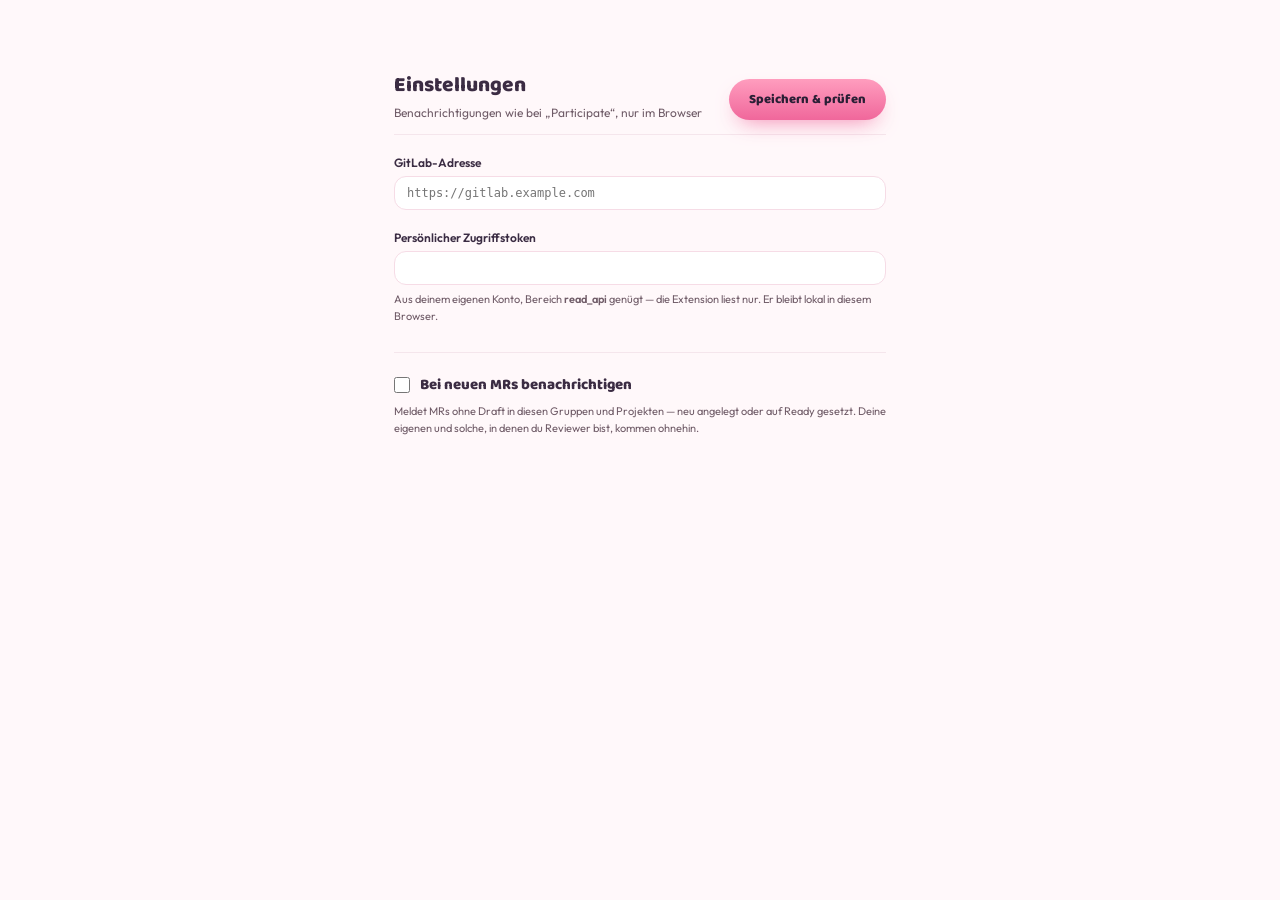
==== options.html @ b431cba6 "GitLab Real Notify 0.2.0 Browser-Extension (Chrome, Firefox) mit Benachrichtigungen wie bei GitLabs " ====
<!DOCTYPE html>
<html lang="de">
<head>
<meta charset="utf-8" />
<meta name="viewport" content="width=device-width, initial-scale=1" />
<title>GitLab Real Notify · Einstellungen</title>
<link rel="stylesheet" href="theme.css" />
<style>
  * { box-sizing: border-box; margin: 0; padding: 0; }
  body {
    background: var(--bg);
    color: var(--ink);
    font-family: var(--font-body);
    display: flex; justify-content: center;
    padding: 40px 24px 64px;
  }
  main { width: 100%; max-width: 560px; padding: 28px 34px 32px; }

  .top {
    display: flex; justify-content: space-between; align-items: flex-end;
    gap: 20px;
    border-bottom: 1px solid var(--track);
    padding-bottom: 14px;
    margin-bottom: 20px;
  }
  h1 { font-family: var(--font-display); font-weight: 800; font-size: 21px; }
  .lede { margin-top: 3px; font-size: 12px; color: var(--muted); }
  #save { padding: 10px 20px; font-size: 13px; flex-shrink: 0; }

  .notiz {
    margin: 0 0 20px; padding: 10px 12px;
    border-radius: 12px; background: var(--tally-bg);
    font-size: 12px; line-height: 1.55; color: var(--ink);
  }
  .notiz.ok { background: transparent; border: 1px solid var(--line); color: var(--mint-ink); font-weight: 600; }

  .grid { display: grid; gap: 20px; }
  label {
    display: block;
    font-size: 12px; font-weight: var(--label-weight); color: var(--label);
    margin-bottom: 6px;
  }
  .field {
    display: flex; align-items: center;
    background: var(--panel);
    border: 1px solid var(--line);
    border-radius: 12px;
    padding: 9px 12px;
  }
  .field:focus-within { border-color: var(--accent); }
  .field input {
    flex: 1; min-width: 0;
    border: none; background: transparent; color: var(--field-ink);
    font-family: var(--font-mono); font-size: 12px;
  }
  .field input:focus { outline: none; }
  .feldhinweis { margin-top: 6px; font-size: 11px; line-height: 1.5; color: var(--muted); }
  .feldhinweis a { color: var(--accent-ink); }

  /* ── Neue MRs ─────────────────────────────────────── */
  .block { margin-top: 28px; padding-top: 20px; border-top: 1px solid var(--track); }
  .switch {
    display: flex; align-items: center; gap: 10px; margin: 0;
    font-family: var(--font-display); font-size: 15px; font-weight: 700; color: var(--ink);
    cursor: pointer;
  }
  .switch input, .rows input { width: 16px; height: 16px; accent-color: var(--accent-lo); cursor: pointer; }
  #mrBox { display: grid; gap: 20px; margin-top: 18px; }

  .rows { list-style: none; margin-bottom: 8px; }
  .rows:empty { display: none; }
  .rows li {
    display: flex; align-items: center; gap: 8px;
    padding: 4px 4px 4px 2px; border-bottom: 1px solid var(--line-soft);
  }
  .rows label {
    flex: 1; min-width: 0; display: flex; align-items: center; gap: 8px; margin: 0;
    font-family: var(--font-mono); font-size: 12px; font-weight: 400; color: var(--field-ink);
    cursor: pointer;
  }
  .rows label span { overflow: hidden; text-overflow: ellipsis; white-space: nowrap; }
  .rows li.off label span { text-decoration: line-through; color: var(--muted-2); }
  .tag { font-size: 11px; color: var(--muted); flex-shrink: 0; }
  .tag.bad { color: var(--accent-ink); font-weight: 600; }
  button.x {
    flex-shrink: 0; width: 26px; height: 26px;
    border: none; border-radius: 8px; background: transparent;
    color: var(--muted-2); font-size: 17px; line-height: 1; cursor: pointer;
  }
  button.x:hover { color: var(--accent-ink); background: var(--panel); }
  button.x:focus-visible { outline: 3px solid var(--mint); outline-offset: -3px; }

  .add { display: flex; gap: 8px; }
  .add .field { flex: 1; }
  .add button {
    flex-shrink: 0; padding: 0 14px;
    background: var(--panel); border: 1px solid var(--line); border-radius: 12px;
    font-family: var(--font-body); font-size: 12px; font-weight: 600; color: var(--ink);
    cursor: pointer;
  }
  .add button:hover { border-color: var(--accent); color: var(--accent-ink); }
  .add button:focus-visible { outline: 3px solid var(--mint); outline-offset: 2px; }

  @media (max-width: 520px) {
    main { padding: 24px 4px 32px; }
    .top { flex-direction: column; align-items: flex-start; }
  }
</style>
</head>
<body>
  <main>
    <div class="top">
      <div>
        <h1>Einstellungen</h1>
        <p class="lede">Benachrichtigungen wie bei „Participate“, nur im Browser</p>
      </div>
      <button class="pill" id="save">Speichern &amp; prüfen</button>
    </div>

    <p class="notiz" id="notiz" hidden role="status"></p>

    <div class="grid">
      <div>
        <label for="url">GitLab-Adresse</label>
        <div class="field">
          <input id="url" type="url" spellcheck="false" placeholder="https://gitlab.example.com" />
        </div>
      </div>

      <div>
        <label for="token">Persönlicher Zugriffstoken</label>
        <div class="field">
          <input id="token" type="password" spellcheck="false" autocomplete="off"
                 aria-describedby="tokenHint" />
        </div>
        <p class="feldhinweis" id="tokenHint">
          Aus deinem eigenen Konto, Bereich <strong>read_api</strong> genügt — die Extension
          liest nur.<span id="tokenLinkWrap" hidden> <a id="tokenLink" href="#" target="_blank" rel="noopener">Token in GitLab anlegen</a>.</span>
          Er bleibt lokal in diesem Browser.
        </p>
      </div>
    </div>

    <section class="block" aria-labelledby="mrHead">
      <label class="switch"><input type="checkbox" id="mrOn" aria-describedby="mrHint" />
        <span id="mrHead">Bei neuen MRs benachrichtigen</span></label>
      <p class="feldhinweis" id="mrHint">
        Meldet MRs ohne Draft in diesen Gruppen und Projekten — neu angelegt oder auf
        Ready gesetzt. Deine eigenen und solche, in denen du Reviewer bist, kommen ohnehin.
      </p>

      <div id="mrBox" hidden>
        <div>
          <label for="nsInput">Gruppen und Projekte</label>
          <ul class="rows" id="nsList"></ul>
          <div class="add">
            <div class="field"><input id="nsInput" spellcheck="false" placeholder="queo.web/aok/navigatoren"
                                      aria-describedby="nsHint" /></div>
            <button type="button" id="nsAdd">Hinzufügen</button>
          </div>
          <p class="feldhinweis" id="nsHint">Pfad oder Link aus GitLab. Gruppen schließen Untergruppen ein.
            Häkchen weg = pausiert.</p>
        </div>

        <div>
          <label for="lblInput">Labels ignorieren</label>
          <ul class="rows" id="lblList"></ul>
          <div class="add">
            <div class="field"><input id="lblInput" list="lblSuggest" spellcheck="false"
                                      placeholder="dependencies" aria-describedby="lblHint" /></div>
            <button type="button" id="lblAdd">Hinzufügen</button>
          </div>
          <datalist id="lblSuggest"></datalist>
          <p class="feldhinweis" id="lblHint">MRs mit einem dieser Labels werden nicht gemeldet,
            etwa Renovate-MRs mit „dependencies“.</p>
        </div>
      </div>
    </section>
  </main>
  <script src="options.js"></script>
</body>
</html>
---- theme.css ----
/* GitLab Real Notify · Theme
   Übernommen aus ZeitBudget (Mochi Dual-Mode), ohne Maskottchen- und
   Zeitstufen-Token. Umschaltung ausschließlich über
   @media (prefers-color-scheme: dark) auf :root — kein Toggle.
   Kontrastwerte und ihre Herleitung: ../zeitbudget/theme.css. */

@font-face {
  font-family: "Baloo 2";
  font-weight: 400 650;
  font-display: swap;
  src: url("fonts/baloo-2-latin-600-normal.woff2") format("woff2");
}
@font-face {
  font-family: "Baloo 2";
  font-weight: 651 900;
  font-display: swap;
  src: url("fonts/baloo-2-latin-800-normal.woff2") format("woff2");
}
@font-face {
  font-family: "Outfit";
  font-weight: 300 500;
  font-display: swap;
  src: url("fonts/outfit-latin-400-normal.woff2") format("woff2");
}
@font-face {
  font-family: "Outfit";
  font-weight: 501 900;
  font-display: swap;
  src: url("fonts/outfit-latin-600-normal.woff2") format("woff2");
}

:root {
  color-scheme: light dark;

  --bg: #fff8fa;
  --panel: #ffffff;
  --line: #f6dce6;
  --line-soft: #f1e0e8;
  --track: #f5e6ec;
  --tally-bg: #ffe4ef;

  --ink: #3b2c43;
  --body: #4a3a52;
  --muted: #705c68;   /* 5,9:1 auf --bg */
  --muted-2: #88687c; /* 4,6:1 */
  --label: #3b2c43;
  --label-weight: 700;

  --accent: #f0679b;
  --accent-hi: #ff9dbe;
  --accent-lo: #f0679b;
  --on-accent: #2a1f35;
  --accent-ink: #dc1661;
  --mint: #2d976b;
  --mint-ink: #26805b;

  --ghost-line: #f0cfdd;
  --field-ink: #6b5872;
  --btn-shadow: 0 10px 22px -10px rgba(240, 103, 155, 0.85);

  --icon-bg: linear-gradient(160deg, #ffd6e4, #ff9dbe);
  --icon-ink: #2a1f35;

  --font-display: "Baloo 2", system-ui, sans-serif;
  --font-body: "Outfit", system-ui, sans-serif;
  --font-mono: ui-monospace, SFMono-Regular, Menlo, Consolas, monospace;
}

@media (prefers-color-scheme: dark) {
  :root {
    --bg: #221a2b;
    --panel: #2e2338;
    --line: #3e3049;
    --line-soft: #332741;
    --track: #332741;
    --tally-bg: #3a2333;

    --ink: #f6eef6;
    --body: #f6eef6;
    --muted: #a896b4;
    --muted-2: #988aa4;
    --label: #c9b8d2;
    --label-weight: 600;

    --accent: #ff8fb5;
    --accent-hi: #ffa3c2;
    --accent-lo: #f2628f;
    --on-accent: #2a1f35;
    --accent-ink: #ff8fb5;
    --mint: #86e3c0;
    --mint-ink: #86e3c0;

    --ghost-line: #3e3049;
    --field-ink: #dccfe4;
    --btn-shadow: 0 12px 26px -10px rgba(255, 143, 181, 0.6);

    --icon-bg: linear-gradient(160deg, #ff8fb5, #e0709a);
    --icon-ink: #2a1f35;
  }
}

.pill {
  border: none;
  border-radius: 999px;
  background: linear-gradient(180deg, var(--accent-hi), var(--accent-lo));
  color: var(--on-accent);
  font-family: var(--font-display);
  font-weight: 700;
  cursor: pointer;
  box-shadow: var(--btn-shadow);
  transition: transform 0.1s ease, filter 0.1s ease;
}
.pill:hover { transform: translateY(-1px); filter: brightness(1.03); }
.pill:active { transform: translateY(1px); }
.pill:focus-visible { outline: 3px solid var(--mint); outline-offset: 2px; }
.pill:disabled { opacity: 0.55; cursor: progress; transform: none; }

.eyebrow {
  font-size: 11px;
  letter-spacing: 0.18em;
  text-transform: uppercase;
  color: var(--muted);
  font-weight: 600;
}

/* Branch-Symbol als Plakette, wie das Toolbar-Icon. */
.mark {
  width: 24px; height: 24px; flex-shrink: 0;
  border-radius: 8px;
  background: var(--icon-bg);
  display: flex; align-items: center; justify-content: center;
}
.mark svg { width: 16px; height: 16px; display: block; }

[hidden] { display: none !important; }

@media (prefers-reduced-motion: reduce) {
  .pill { transition: none; }
  .pill:hover, .pill:active { transform: none; }
}
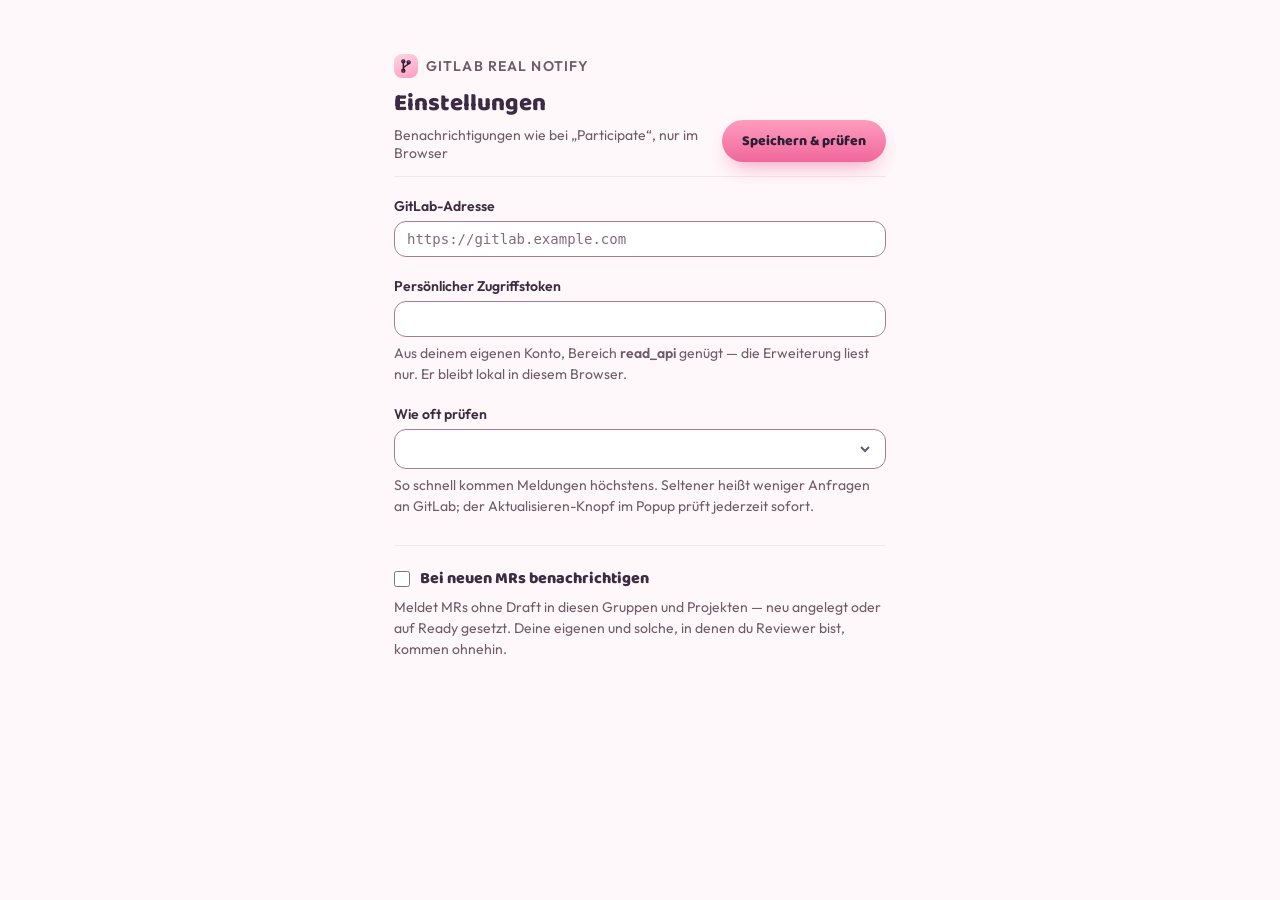
==== commit 1292f699: "GitLab Real Notify 0.3.0 - Abfrage-Takt einstellbar (1 bis 30 Minuten), Fehlerschwelle wächst mit - " ====
--- a/options.html
+++ b/options.html
@@ -12,60 +12,75 @@
     color: var(--ink);
     font-family: var(--font-body);
     display: flex; justify-content: center;
-    padding: 40px 24px 64px;
-  }
-  main { width: 100%; max-width: 560px; padding: 28px 34px 32px; }
-
+    padding: 26px 24px 64px;
+  }
+  main { width: 100%; max-width: 560px; padding: 14px 34px 32px; }
+
+  /* Kopf bleibt beim Scrollen stehen — der einzige Speichern-Knopf ist sonst
+     weit weg von den Listen unten. */
   .top {
+    position: sticky; top: 0; z-index: 1;
+    background: var(--bg);
     display: flex; justify-content: space-between; align-items: flex-end;
     gap: 20px;
     border-bottom: 1px solid var(--track);
-    padding-bottom: 14px;
+    padding: 14px 0;
     margin-bottom: 20px;
   }
-  h1 { font-family: var(--font-display); font-weight: 800; font-size: 21px; }
-  .lede { margin-top: 3px; font-size: 12px; color: var(--muted); }
-  #save { padding: 10px 20px; font-size: 13px; flex-shrink: 0; }
+  .brand { display: flex; align-items: center; gap: 8px; margin-bottom: 6px; }
+  .brand .eyebrow { font-size: 14px; letter-spacing: 0.08em; font-weight: 700; }
+  h1 { font-family: var(--font-display); font-weight: 800; font-size: 24px; }
+  .lede { margin-top: 3px; font-size: 14px; color: var(--muted); }
+  #save { padding: 10px 20px; font-size: 14px; flex-shrink: 0; }
 
   .notiz {
     margin: 0 0 20px; padding: 10px 12px;
     border-radius: 12px; background: var(--tally-bg);
-    font-size: 12px; line-height: 1.55; color: var(--ink);
-  }
-  .notiz.ok { background: transparent; border: 1px solid var(--line); color: var(--mint-ink); font-weight: 600; }
-
-  .grid { display: grid; gap: 20px; }
+    font-size: 14px; line-height: 1.55; color: var(--ink);
+  }
+  .notiz.ok { background: var(--ok-bg); color: var(--ok-ink); font-weight: 600; }
+
+  /* minmax(0,…): sonst wächst die Spalte mit dem längsten Pfad und die Seite scrollt seitwärts. */
+  .grid { display: grid; grid-template-columns: minmax(0, 1fr); gap: 20px; }
   label {
     display: block;
-    font-size: 12px; font-weight: var(--label-weight); color: var(--label);
+    font-size: 14px; font-weight: var(--label-weight); color: var(--label);
     margin-bottom: 6px;
   }
   .field {
     display: flex; align-items: center;
     background: var(--panel);
-    border: 1px solid var(--line);
+    border: 1px solid var(--field-line);
     border-radius: 12px;
     padding: 9px 12px;
   }
-  .field:focus-within { border-color: var(--accent); }
+  /* Gleicher Mint-Ring wie bei allen anderen Bedienelementen. */
+  .field:focus-within { border-color: var(--accent-ink); box-shadow: 0 0 0 3px var(--mint); }
   .field input {
     flex: 1; min-width: 0;
     border: none; background: transparent; color: var(--field-ink);
-    font-family: var(--font-mono); font-size: 12px;
-  }
-  .field input:focus { outline: none; }
-  .feldhinweis { margin-top: 6px; font-size: 11px; line-height: 1.5; color: var(--muted); }
+    font-family: var(--font-mono); font-size: 14px;
+  }
+  .field input:focus, .field select:focus { outline: none; }
+  .field input::placeholder { color: var(--muted-2); opacity: 1; }
+  .field select {
+    flex: 1; min-width: 0;
+    border: none; background: transparent; color: var(--field-ink);
+    font-family: var(--font-body); font-size: 14px; cursor: pointer;
+  }
+  .field select option { background: var(--panel); color: var(--ink); }
+  .feldhinweis { margin-top: 6px; font-size: 14px; line-height: 1.5; color: var(--muted); }
   .feldhinweis a { color: var(--accent-ink); }
 
   /* ── Neue MRs ─────────────────────────────────────── */
   .block { margin-top: 28px; padding-top: 20px; border-top: 1px solid var(--track); }
   .switch {
     display: flex; align-items: center; gap: 10px; margin: 0;
-    font-family: var(--font-display); font-size: 15px; font-weight: 700; color: var(--ink);
+    font-family: var(--font-display); font-size: 16px; font-weight: 700; color: var(--ink);
     cursor: pointer;
   }
   .switch input, .rows input { width: 16px; height: 16px; accent-color: var(--accent-lo); cursor: pointer; }
-  #mrBox { display: grid; gap: 20px; margin-top: 18px; }
+  #mrBox { display: grid; grid-template-columns: minmax(0, 1fr); gap: 20px; margin-top: 18px; }
 
   .rows { list-style: none; margin-bottom: 8px; }
   .rows:empty { display: none; }
@@ -75,27 +90,27 @@
   }
   .rows label {
     flex: 1; min-width: 0; display: flex; align-items: center; gap: 8px; margin: 0;
-    font-family: var(--font-mono); font-size: 12px; font-weight: 400; color: var(--field-ink);
+    font-family: var(--font-mono); font-size: 14px; font-weight: 400; color: var(--field-ink);
     cursor: pointer;
   }
   .rows label span { overflow: hidden; text-overflow: ellipsis; white-space: nowrap; }
   .rows li.off label span { text-decoration: line-through; color: var(--muted-2); }
-  .tag { font-size: 11px; color: var(--muted); flex-shrink: 0; }
+  .tag { font-size: 14px; color: var(--muted); flex-shrink: 0; }
   .tag.bad { color: var(--accent-ink); font-weight: 600; }
   button.x {
-    flex-shrink: 0; width: 26px; height: 26px;
+    flex-shrink: 0; width: 28px; height: 28px;
     border: none; border-radius: 8px; background: transparent;
-    color: var(--muted-2); font-size: 17px; line-height: 1; cursor: pointer;
-  }
-  button.x:hover { color: var(--accent-ink); background: var(--panel); }
+    color: var(--muted-2); font-size: 18px; line-height: 1; cursor: pointer;
+  }
+  button.x:hover { color: var(--accent-ink); background: var(--hover); }
   button.x:focus-visible { outline: 3px solid var(--mint); outline-offset: -3px; }
 
   .add { display: flex; gap: 8px; }
   .add .field { flex: 1; }
   .add button {
     flex-shrink: 0; padding: 0 14px;
-    background: var(--panel); border: 1px solid var(--line); border-radius: 12px;
-    font-family: var(--font-body); font-size: 12px; font-weight: 600; color: var(--ink);
+    background: var(--panel); border: 1px solid var(--field-line); border-radius: 12px;
+    font-family: var(--font-body); font-size: 14px; font-weight: 600; color: var(--ink);
     cursor: pointer;
   }
   .add button:hover { border-color: var(--accent); color: var(--accent-ink); }
@@ -111,6 +126,15 @@
   <main>
     <div class="top">
       <div>
+        <div class="brand">
+          <div class="mark" aria-hidden="true">
+            <svg viewBox="0 0 24 24" fill="none" stroke="var(--icon-ink)" stroke-width="2.2" stroke-linecap="round">
+              <path d="M8 5.5v13M16 7c0 5-8 4-8 9" />
+              <circle cx="8" cy="5" r="2.2" /><circle cx="8" cy="19" r="2.2" /><circle cx="16" cy="6.5" r="2.2" />
+            </svg>
+          </div>
+          <span class="eyebrow">GitLab Real Notify</span>
+        </div>
         <h1>Einstellungen</h1>
         <p class="lede">Benachrichtigungen wie bei „Participate“, nur im Browser</p>
       </div>
@@ -134,9 +158,20 @@
                  aria-describedby="tokenHint" />
         </div>
         <p class="feldhinweis" id="tokenHint">
-          Aus deinem eigenen Konto, Bereich <strong>read_api</strong> genügt — die Extension
+          Aus deinem eigenen Konto, Bereich <strong>read_api</strong> genügt — die Erweiterung
           liest nur.<span id="tokenLinkWrap" hidden> <a id="tokenLink" href="#" target="_blank" rel="noopener">Token in GitLab anlegen</a>.</span>
           Er bleibt lokal in diesem Browser.
+        </p>
+      </div>
+
+      <div>
+        <label for="interval">Wie oft prüfen</label>
+        <div class="field">
+          <select id="interval" aria-describedby="intervalHint"></select>
+        </div>
+        <p class="feldhinweis" id="intervalHint">
+          So schnell kommen Meldungen höchstens. Seltener heißt weniger Anfragen an GitLab;
+          der Aktualisieren-Knopf im Popup prüft jederzeit sofort.
         </p>
       </div>
     </div>
@@ -154,12 +189,12 @@
           <label for="nsInput">Gruppen und Projekte</label>
           <ul class="rows" id="nsList"></ul>
           <div class="add">
-            <div class="field"><input id="nsInput" spellcheck="false" placeholder="queo.web/aok/navigatoren"
+            <div class="field"><input id="nsInput" spellcheck="false" placeholder="z. B. example-group/team"
                                       aria-describedby="nsHint" /></div>
             <button type="button" id="nsAdd">Hinzufügen</button>
           </div>
           <p class="feldhinweis" id="nsHint">Pfad oder Link aus GitLab. Gruppen schließen Untergruppen ein.
-            Häkchen weg = pausiert.</p>
+            Ohne Häkchen: pausiert.</p>
         </div>
 
         <div>
@@ -167,7 +202,7 @@
           <ul class="rows" id="lblList"></ul>
           <div class="add">
             <div class="field"><input id="lblInput" list="lblSuggest" spellcheck="false"
-                                      placeholder="dependencies" aria-describedby="lblHint" /></div>
+                                      placeholder="z. B. dependencies" aria-describedby="lblHint" /></div>
             <button type="button" id="lblAdd">Hinzufügen</button>
           </div>
           <datalist id="lblSuggest"></datalist>
--- a/theme.css
+++ b/theme.css
@@ -56,6 +56,10 @@
 
   --ghost-line: #f0cfdd;
   --field-ink: #6b5872;
+  --field-line: #a97b92; /* Feldrand 3,5:1 auf --panel — --line (1,3:1) war kaum sichtbar */
+  --hover: #ffe4ef;      /* Zeilen-Hover; --panel auf --bg war 1,05:1 */
+  --ok-bg: #e6f5ee;
+  --ok-ink: #1f6f4e;     /* 5,4:1 auf --ok-bg */
   --btn-shadow: 0 10px 22px -10px rgba(240, 103, 155, 0.85);
 
   --icon-bg: linear-gradient(160deg, #ffd6e4, #ff9dbe);
@@ -92,6 +96,10 @@
 
     --ghost-line: #3e3049;
     --field-ink: #dccfe4;
+    --field-line: #857199; /* 3,4:1 auf --panel */
+    --hover: #3a2d46;
+    --ok-bg: #23352f;
+    --ok-ink: #86e3c0;     /* 8,5:1 auf --ok-bg */
     --btn-shadow: 0 12px 26px -10px rgba(255, 143, 181, 0.6);
 
     --icon-bg: linear-gradient(160deg, #ff8fb5, #e0709a);
@@ -116,7 +124,7 @@
 .pill:disabled { opacity: 0.55; cursor: progress; transform: none; }
 
 .eyebrow {
-  font-size: 11px;
+  font-size: 14px;
   letter-spacing: 0.18em;
   text-transform: uppercase;
   color: var(--muted);
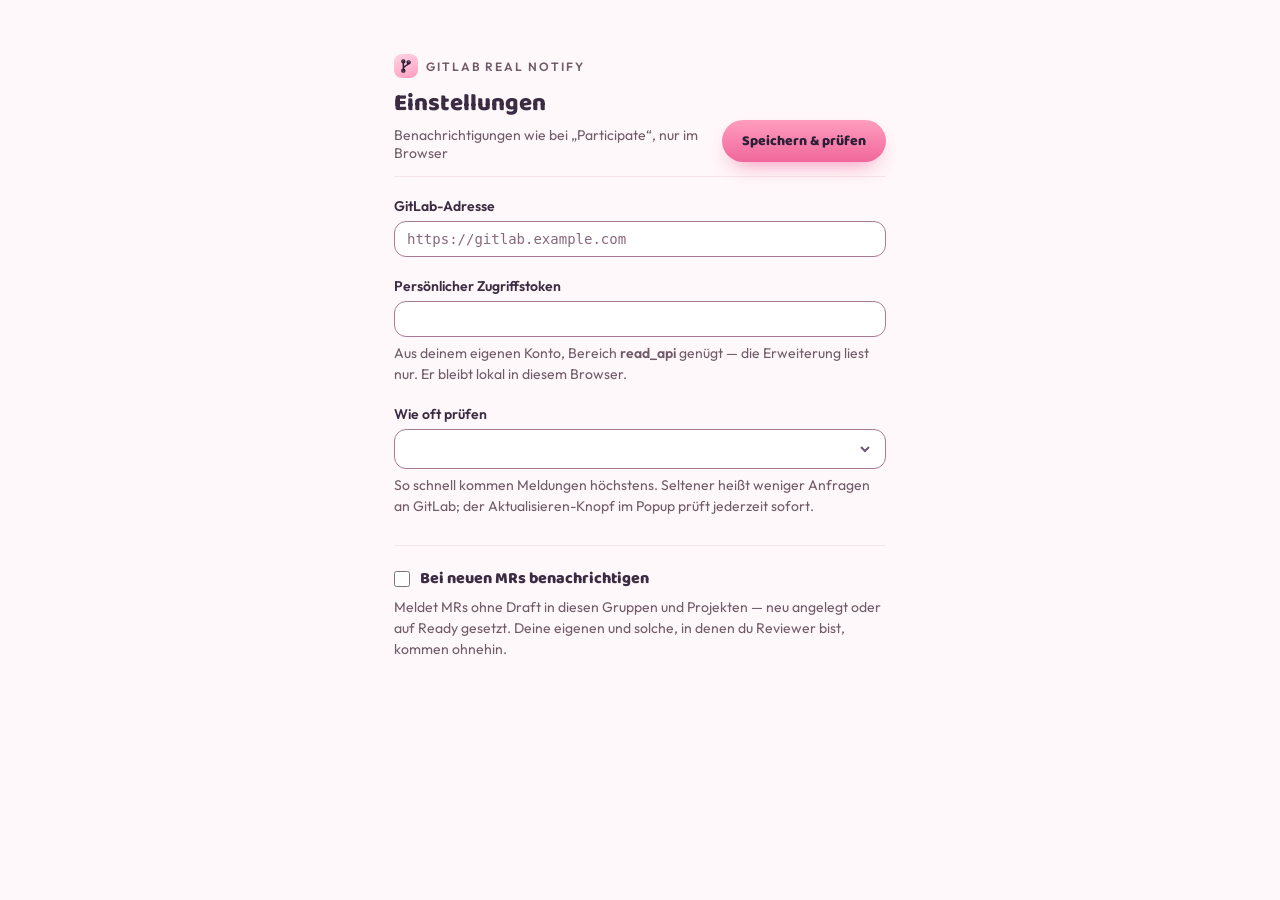
==== commit 1d37a4e3: "GitLab Real Notify 0.3.1 - „Alle entfernen“ wieder ohne Rückfrage - Schriftzug „GitLab Real Notify“ " ====
--- a/options.html
+++ b/options.html
@@ -28,7 +28,7 @@
     margin-bottom: 20px;
   }
   .brand { display: flex; align-items: center; gap: 8px; margin-bottom: 6px; }
-  .brand .eyebrow { font-size: 14px; letter-spacing: 0.08em; font-weight: 700; }
+  .brand .eyebrow { font-size: 12px; letter-spacing: 0.16em; font-weight: 700; } /* wie im Popup */
   h1 { font-family: var(--font-display); font-weight: 800; font-size: 24px; }
   .lede { margin-top: 3px; font-size: 14px; color: var(--muted); }
   #save { padding: 10px 20px; font-size: 14px; flex-shrink: 0; }
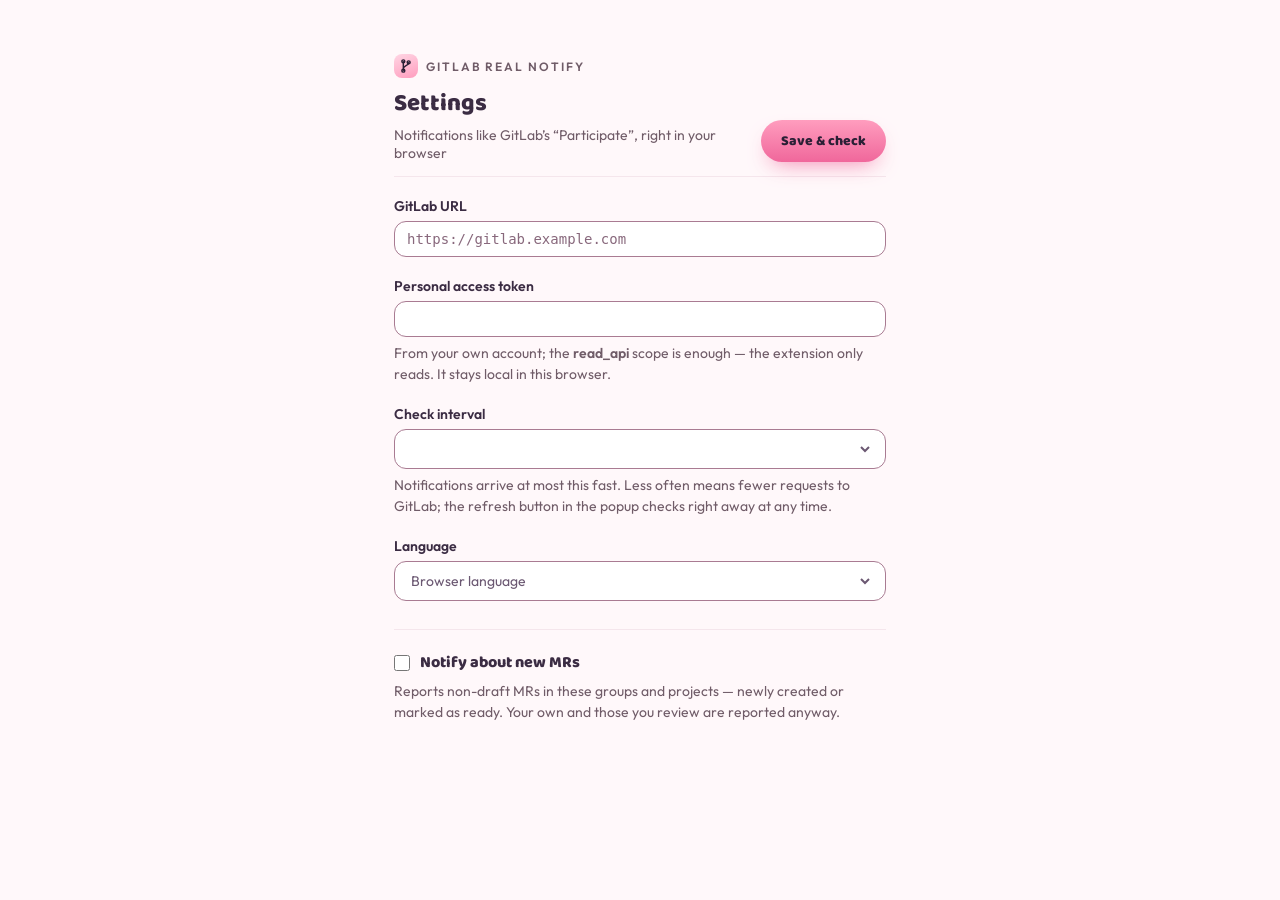
==== commit cec08685: "GitLab Real Notify 0.4.0 - Sprache wählbar (Englisch/Deutsch, Standard folgt der Browsersprache);   " ====
--- a/options.html
+++ b/options.html
@@ -1,9 +1,9 @@
 <!DOCTYPE html>
-<html lang="de">
+<html lang="en">
 <head>
 <meta charset="utf-8" />
 <meta name="viewport" content="width=device-width, initial-scale=1" />
-<title>GitLab Real Notify · Einstellungen</title>
+<title data-i18n="pageTitle">GitLab Real Notify · Settings</title>
 <link rel="stylesheet" href="theme.css" />
 <style>
   * { box-sizing: border-box; margin: 0; padding: 0; }
@@ -135,83 +135,96 @@
           </div>
           <span class="eyebrow">GitLab Real Notify</span>
         </div>
-        <h1>Einstellungen</h1>
-        <p class="lede">Benachrichtigungen wie bei „Participate“, nur im Browser</p>
-      </div>
-      <button class="pill" id="save">Speichern &amp; prüfen</button>
+        <h1 data-i18n="settings">Settings</h1>
+        <p class="lede" data-i18n="lede">Notifications like GitLab’s “Participate”, right in your browser</p>
+      </div>
+      <button class="pill" id="save" data-i18n="save">Save &amp; check</button>
     </div>
 
     <p class="notiz" id="notiz" hidden role="status"></p>
 
     <div class="grid">
       <div>
-        <label for="url">GitLab-Adresse</label>
+        <label for="url" data-i18n="urlLabel">GitLab URL</label>
         <div class="field">
           <input id="url" type="url" spellcheck="false" placeholder="https://gitlab.example.com" />
         </div>
       </div>
 
       <div>
-        <label for="token">Persönlicher Zugriffstoken</label>
+        <label for="token" data-i18n="tokenLabel">Personal access token</label>
         <div class="field">
           <input id="token" type="password" spellcheck="false" autocomplete="off"
                  aria-describedby="tokenHint" />
         </div>
         <p class="feldhinweis" id="tokenHint">
-          Aus deinem eigenen Konto, Bereich <strong>read_api</strong> genügt — die Erweiterung
-          liest nur.<span id="tokenLinkWrap" hidden> <a id="tokenLink" href="#" target="_blank" rel="noopener">Token in GitLab anlegen</a>.</span>
-          Er bleibt lokal in diesem Browser.
+          <span data-i18n="tokenHint1">From your own account; the </span><strong>read_api</strong><span
+          data-i18n="tokenHint2"> scope is enough — the extension only reads.</span><span id="tokenLinkWrap" hidden>
+          <a id="tokenLink" href="#" target="_blank" rel="noopener" data-i18n="tokenLink">Create a token in GitLab</a>.</span>
+          <span data-i18n="tokenHint3">It stays local in this browser.</span>
         </p>
       </div>
 
       <div>
-        <label for="interval">Wie oft prüfen</label>
+        <label for="interval" data-i18n="intervalLabel">Check interval</label>
         <div class="field">
           <select id="interval" aria-describedby="intervalHint"></select>
         </div>
-        <p class="feldhinweis" id="intervalHint">
-          So schnell kommen Meldungen höchstens. Seltener heißt weniger Anfragen an GitLab;
-          der Aktualisieren-Knopf im Popup prüft jederzeit sofort.
+        <p class="feldhinweis" id="intervalHint" data-i18n="intervalHint">
+          Notifications arrive at most this fast. Less often means fewer requests to GitLab;
+          the refresh button in the popup checks right away at any time.
         </p>
+      </div>
+
+      <div>
+        <label for="lang" data-i18n="langLabel">Language</label>
+        <div class="field">
+          <select id="lang">
+            <option value="auto" data-i18n="langAuto">Browser language</option>
+            <option value="en">English</option>
+            <option value="de">Deutsch</option>
+          </select>
+        </div>
       </div>
     </div>
 
     <section class="block" aria-labelledby="mrHead">
       <label class="switch"><input type="checkbox" id="mrOn" aria-describedby="mrHint" />
-        <span id="mrHead">Bei neuen MRs benachrichtigen</span></label>
-      <p class="feldhinweis" id="mrHint">
-        Meldet MRs ohne Draft in diesen Gruppen und Projekten — neu angelegt oder auf
-        Ready gesetzt. Deine eigenen und solche, in denen du Reviewer bist, kommen ohnehin.
+        <span id="mrHead" data-i18n="mrHead">Notify about new MRs</span></label>
+      <p class="feldhinweis" id="mrHint" data-i18n="mrHint">
+        Reports non-draft MRs in these groups and projects — newly created or marked as
+        ready. Your own and those you review are reported anyway.
       </p>
 
       <div id="mrBox" hidden>
         <div>
-          <label for="nsInput">Gruppen und Projekte</label>
+          <label for="nsInput" data-i18n="nsLabel">Groups and projects</label>
           <ul class="rows" id="nsList"></ul>
           <div class="add">
-            <div class="field"><input id="nsInput" spellcheck="false" placeholder="z. B. example-group/team"
+            <div class="field"><input id="nsInput" spellcheck="false" placeholder="e.g. example-group/team" data-i18n-placeholder="nsPlaceholder"
                                       aria-describedby="nsHint" /></div>
-            <button type="button" id="nsAdd">Hinzufügen</button>
+            <button type="button" id="nsAdd" data-i18n="add">Add</button>
           </div>
-          <p class="feldhinweis" id="nsHint">Pfad oder Link aus GitLab. Gruppen schließen Untergruppen ein.
-            Ohne Häkchen: pausiert.</p>
+          <p class="feldhinweis" id="nsHint" data-i18n="nsHint">Path or link from GitLab. Groups include subgroups.
+            Unchecked: paused.</p>
         </div>
 
         <div>
-          <label for="lblInput">Labels ignorieren</label>
+          <label for="lblInput" data-i18n="lblLabel">Ignore labels</label>
           <ul class="rows" id="lblList"></ul>
           <div class="add">
             <div class="field"><input id="lblInput" list="lblSuggest" spellcheck="false"
-                                      placeholder="z. B. dependencies" aria-describedby="lblHint" /></div>
-            <button type="button" id="lblAdd">Hinzufügen</button>
+                                      placeholder="e.g. dependencies" data-i18n-placeholder="lblPlaceholder" aria-describedby="lblHint" /></div>
+            <button type="button" id="lblAdd" data-i18n="add">Add</button>
           </div>
           <datalist id="lblSuggest"></datalist>
-          <p class="feldhinweis" id="lblHint">MRs mit einem dieser Labels werden nicht gemeldet,
-            etwa Renovate-MRs mit „dependencies“.</p>
+          <p class="feldhinweis" id="lblHint" data-i18n="lblHint">MRs with any of these labels are not reported,
+            e.g. Renovate MRs labeled “dependencies”.</p>
         </div>
       </div>
     </section>
   </main>
+  <script src="i18n.js"></script>
   <script src="options.js"></script>
 </body>
 </html>
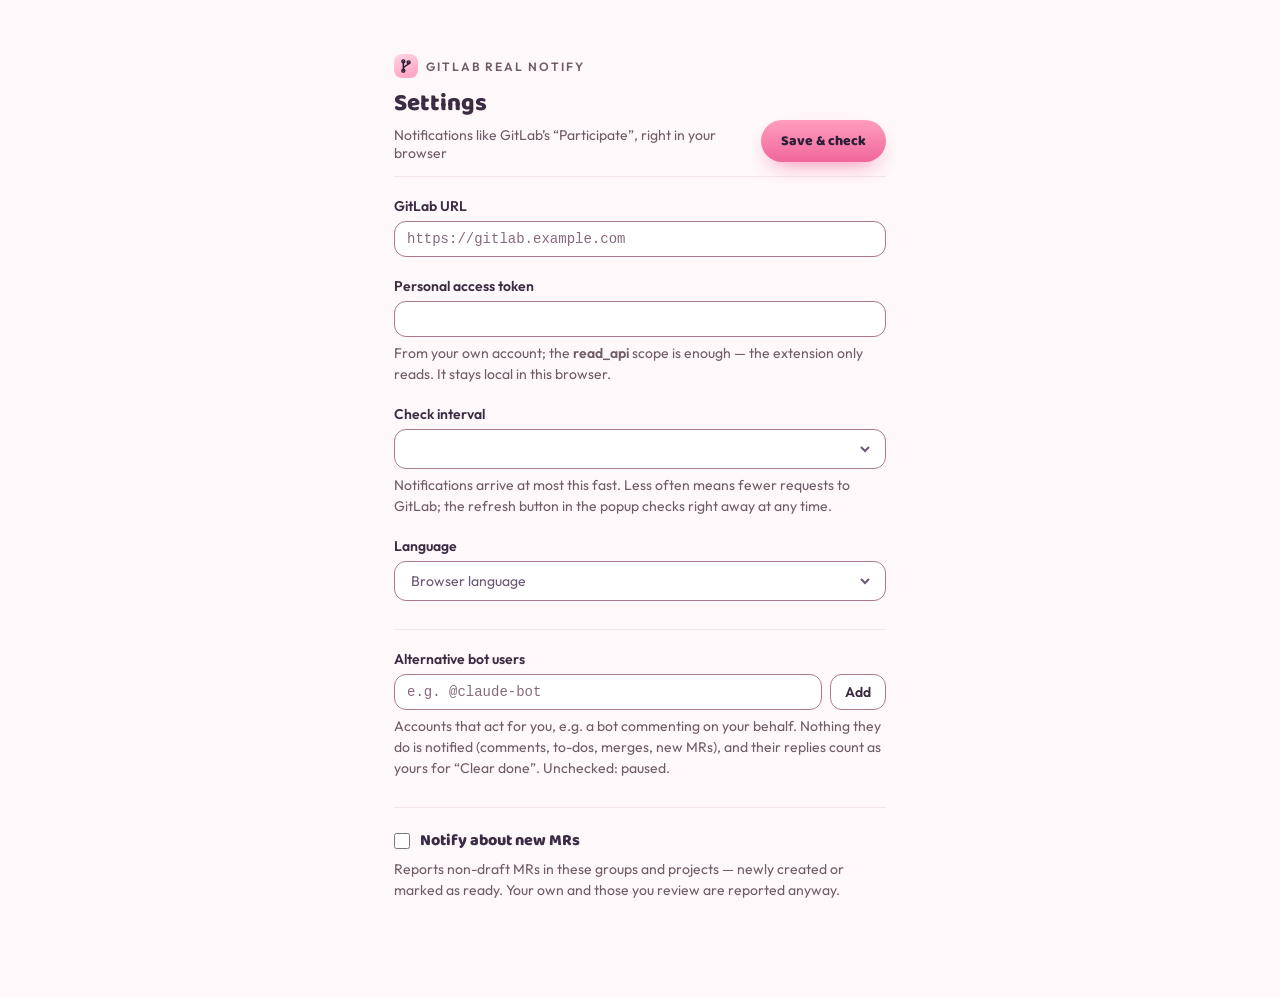
==== commit 26c0cdc7: "GitLab Real Notify 0.5.0 - Erledigte entfernen: nimmt Meldungen zu gemergten/geschlossenen MRs und  " ====
--- a/options.html
+++ b/options.html
@@ -188,6 +188,19 @@
       </div>
     </div>
 
+    <section class="block">
+      <label for="userInput" data-i18n="userLabel">Alternative bot users</label>
+      <ul class="rows" id="userList"></ul>
+      <div class="add">
+        <div class="field"><input id="userInput" spellcheck="false" placeholder="e.g. @claude-bot" data-i18n-placeholder="userPlaceholder"
+                                  aria-describedby="userHint" /></div>
+        <button type="button" id="userAdd" data-i18n="add">Add</button>
+      </div>
+      <p class="feldhinweis" id="userHint" data-i18n="userHint">Accounts that act for you, e.g. a bot commenting on
+        your behalf. Nothing they do is notified (comments, to-dos, merges, new MRs), and their replies count as
+        yours for “Clear done”. Unchecked: paused.</p>
+    </section>
+
     <section class="block" aria-labelledby="mrHead">
       <label class="switch"><input type="checkbox" id="mrOn" aria-describedby="mrHint" />
         <span id="mrHead" data-i18n="mrHead">Notify about new MRs</span></label>
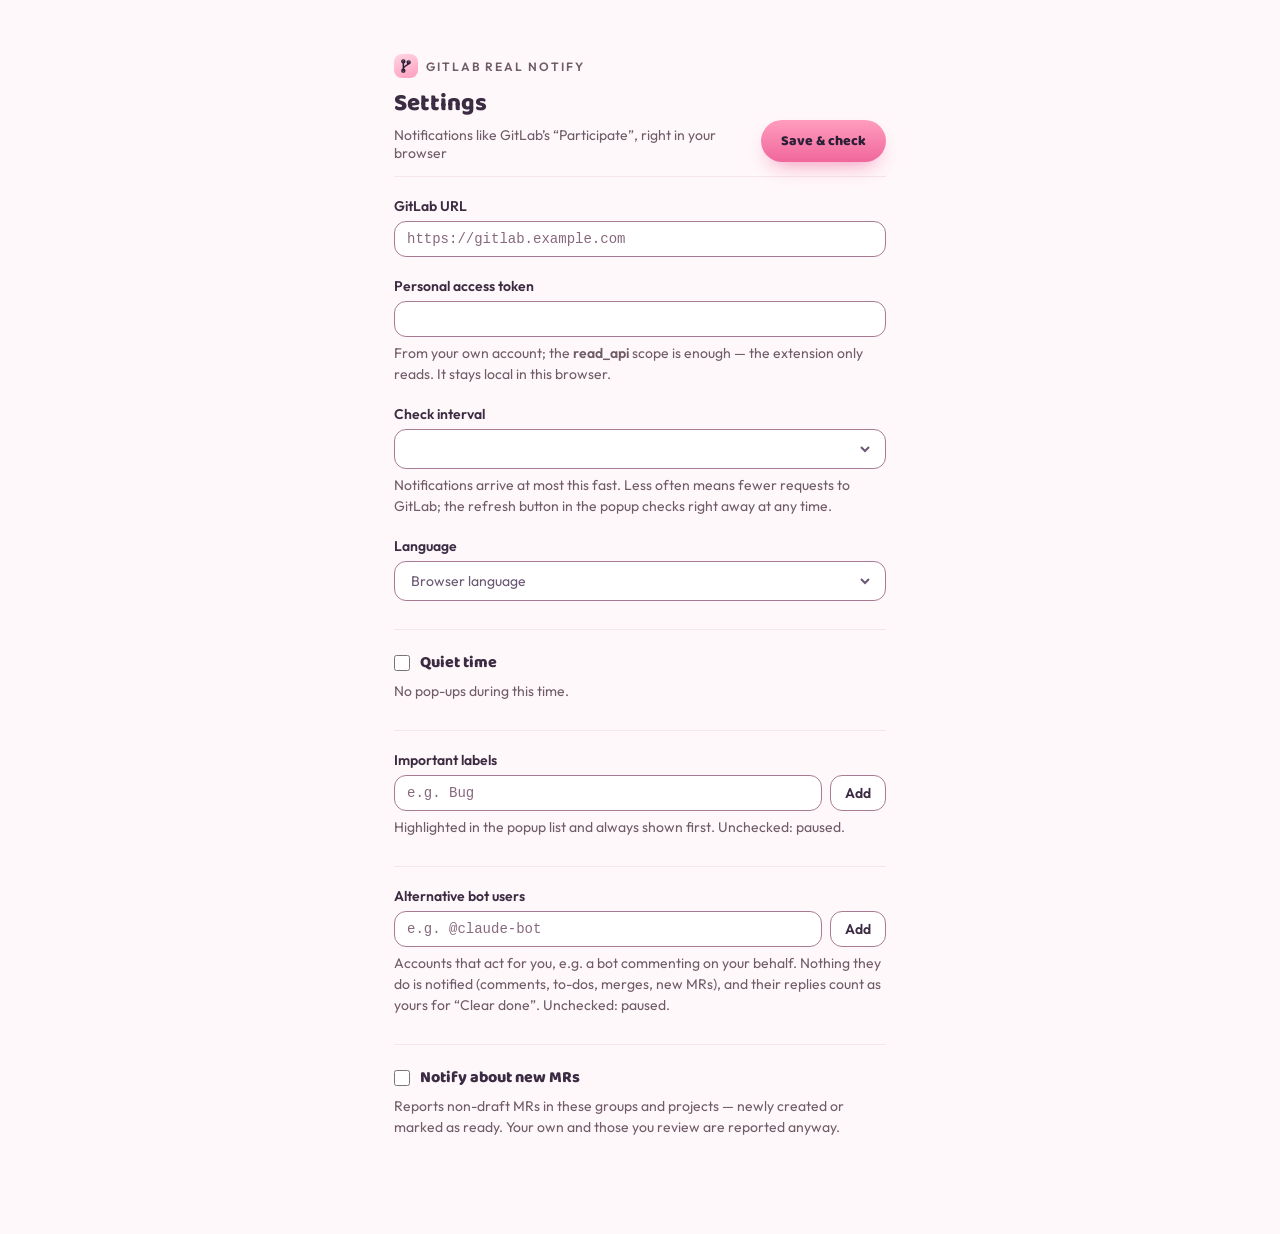
==== commit a2fe000e: "GitLab Real Notify 0.6.0 - Ruhezeit: Zeitfenster und/oder Wochenende ohne Pop-ups, danach eine   Sam" ====
--- a/options.html
+++ b/options.html
@@ -82,6 +82,12 @@
   .switch input, .rows input { width: 16px; height: 16px; accent-color: var(--accent-lo); cursor: pointer; }
   #mrBox { display: grid; grid-template-columns: minmax(0, 1fr); gap: 20px; margin-top: 18px; }
 
+  .quietRow { display: flex; flex-wrap: wrap; align-items: flex-end; gap: 12px 16px; margin-top: 14px; }
+  .quietRow[hidden] { display: none; }
+  .quietRow .field input { font-family: var(--font-body); }
+  .check { display: flex; align-items: center; gap: 8px; margin: 0 0 10px; cursor: pointer; }
+  .check input { width: 16px; height: 16px; accent-color: var(--accent-lo); cursor: pointer; }
+
   .rows { list-style: none; margin-bottom: 8px; }
   .rows:empty { display: none; }
   .rows li {
@@ -187,6 +193,35 @@
         </div>
       </div>
     </div>
+
+    <section class="block" aria-labelledby="quietHead">
+      <label class="switch"><input type="checkbox" id="quietOn" aria-describedby="quietHint" />
+        <span id="quietHead" data-i18n="quietHead">Quiet time</span></label>
+      <p class="feldhinweis" id="quietHint" data-i18n="quietHint">No pop-ups during this time.</p>
+      <div class="quietRow" id="quietBox" hidden>
+        <div>
+          <label for="quietFrom" data-i18n="quietFrom">From</label>
+          <div class="field"><input id="quietFrom" type="time" /></div>
+        </div>
+        <div>
+          <label for="quietTo" data-i18n="quietTo">To</label>
+          <div class="field"><input id="quietTo" type="time" /></div>
+        </div>
+        <label class="check"><input type="checkbox" id="quietWeekend" /> <span data-i18n="quietWeekend">All weekend</span></label>
+      </div>
+    </section>
+
+    <section class="block">
+      <label for="hotInput" data-i18n="hotLabel">Important labels</label>
+      <ul class="rows" id="hotList"></ul>
+      <div class="add">
+        <div class="field"><input id="hotInput" list="lblSuggest" spellcheck="false" placeholder="e.g. Bug" data-i18n-placeholder="hotPlaceholder"
+                                  aria-describedby="hotHint" /></div>
+        <button type="button" id="hotAdd" data-i18n="add">Add</button>
+      </div>
+      <p class="feldhinweis" id="hotHint" data-i18n="hotHint">Highlighted in the popup list and always shown first.
+        Unchecked: paused.</p>
+    </section>
 
     <section class="block">
       <label for="userInput" data-i18n="userLabel">Alternative bot users</label>
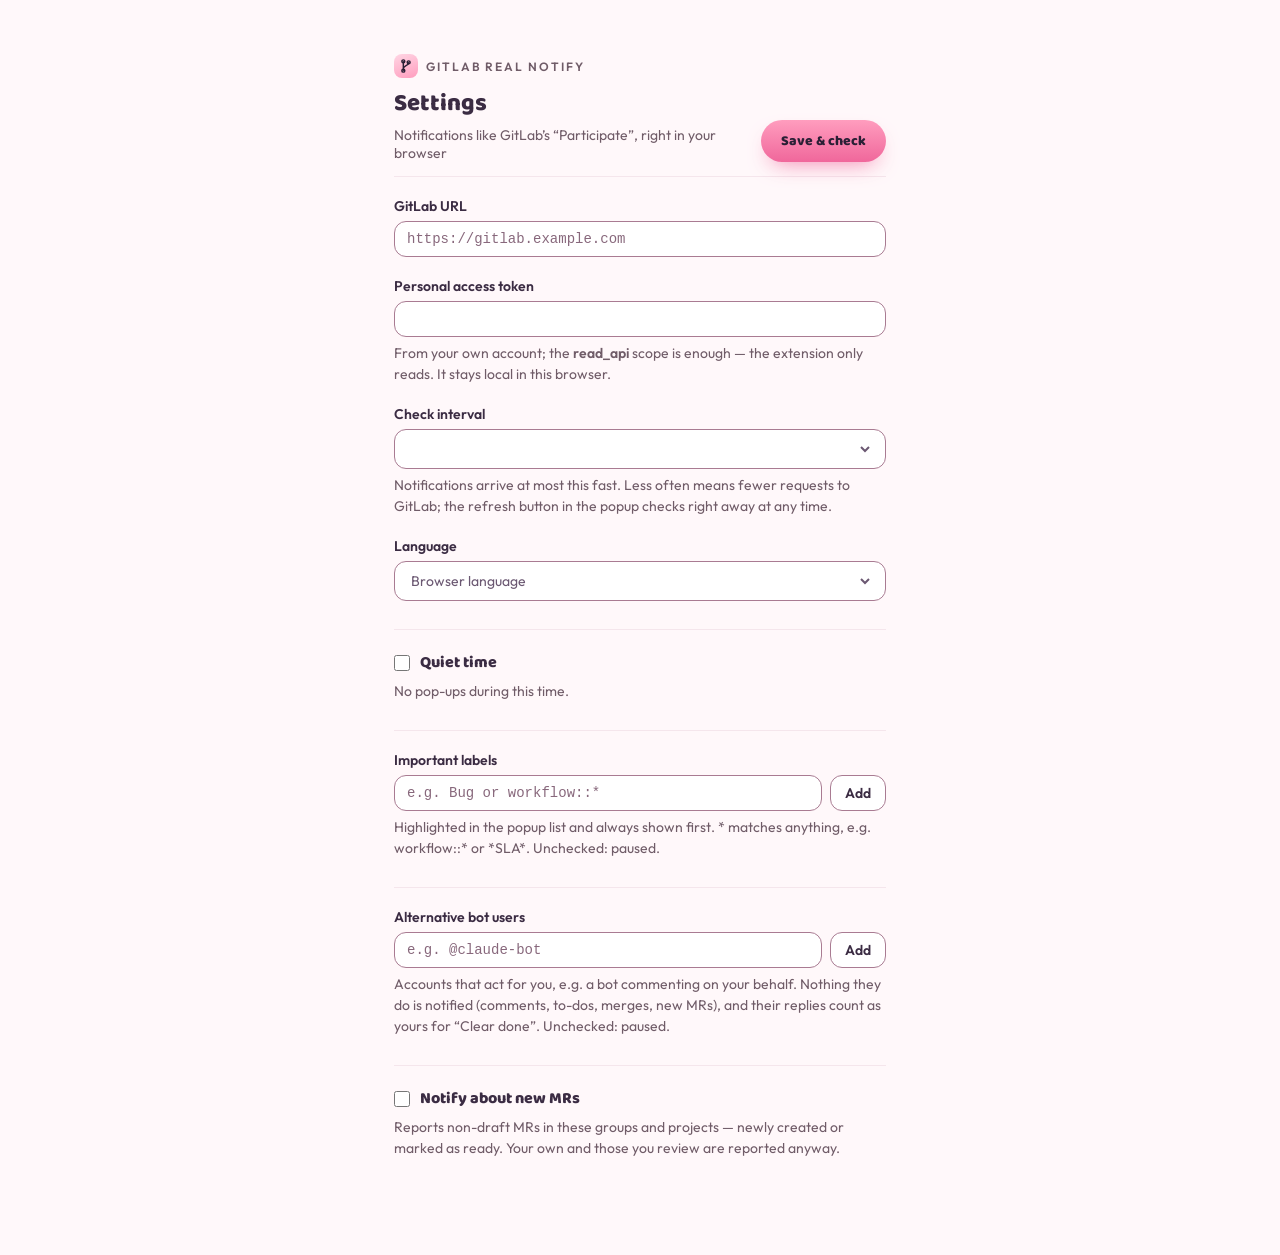
==== commit 2bd977ee: "GitLab Real Notify 0.6.1 - Wichtige Labels mit Platzhalter: * steht für beliebig viele Zeichen,   Gr" ====
--- a/options.html
+++ b/options.html
@@ -215,12 +215,12 @@
       <label for="hotInput" data-i18n="hotLabel">Important labels</label>
       <ul class="rows" id="hotList"></ul>
       <div class="add">
-        <div class="field"><input id="hotInput" list="lblSuggest" spellcheck="false" placeholder="e.g. Bug" data-i18n-placeholder="hotPlaceholder"
+        <div class="field"><input id="hotInput" list="lblSuggest" spellcheck="false" placeholder="e.g. Bug or workflow::*" data-i18n-placeholder="hotPlaceholder"
                                   aria-describedby="hotHint" /></div>
         <button type="button" id="hotAdd" data-i18n="add">Add</button>
       </div>
       <p class="feldhinweis" id="hotHint" data-i18n="hotHint">Highlighted in the popup list and always shown first.
-        Unchecked: paused.</p>
+        * matches anything, e.g. workflow::* or *SLA*. Unchecked: paused.</p>
     </section>
 
     <section class="block">
